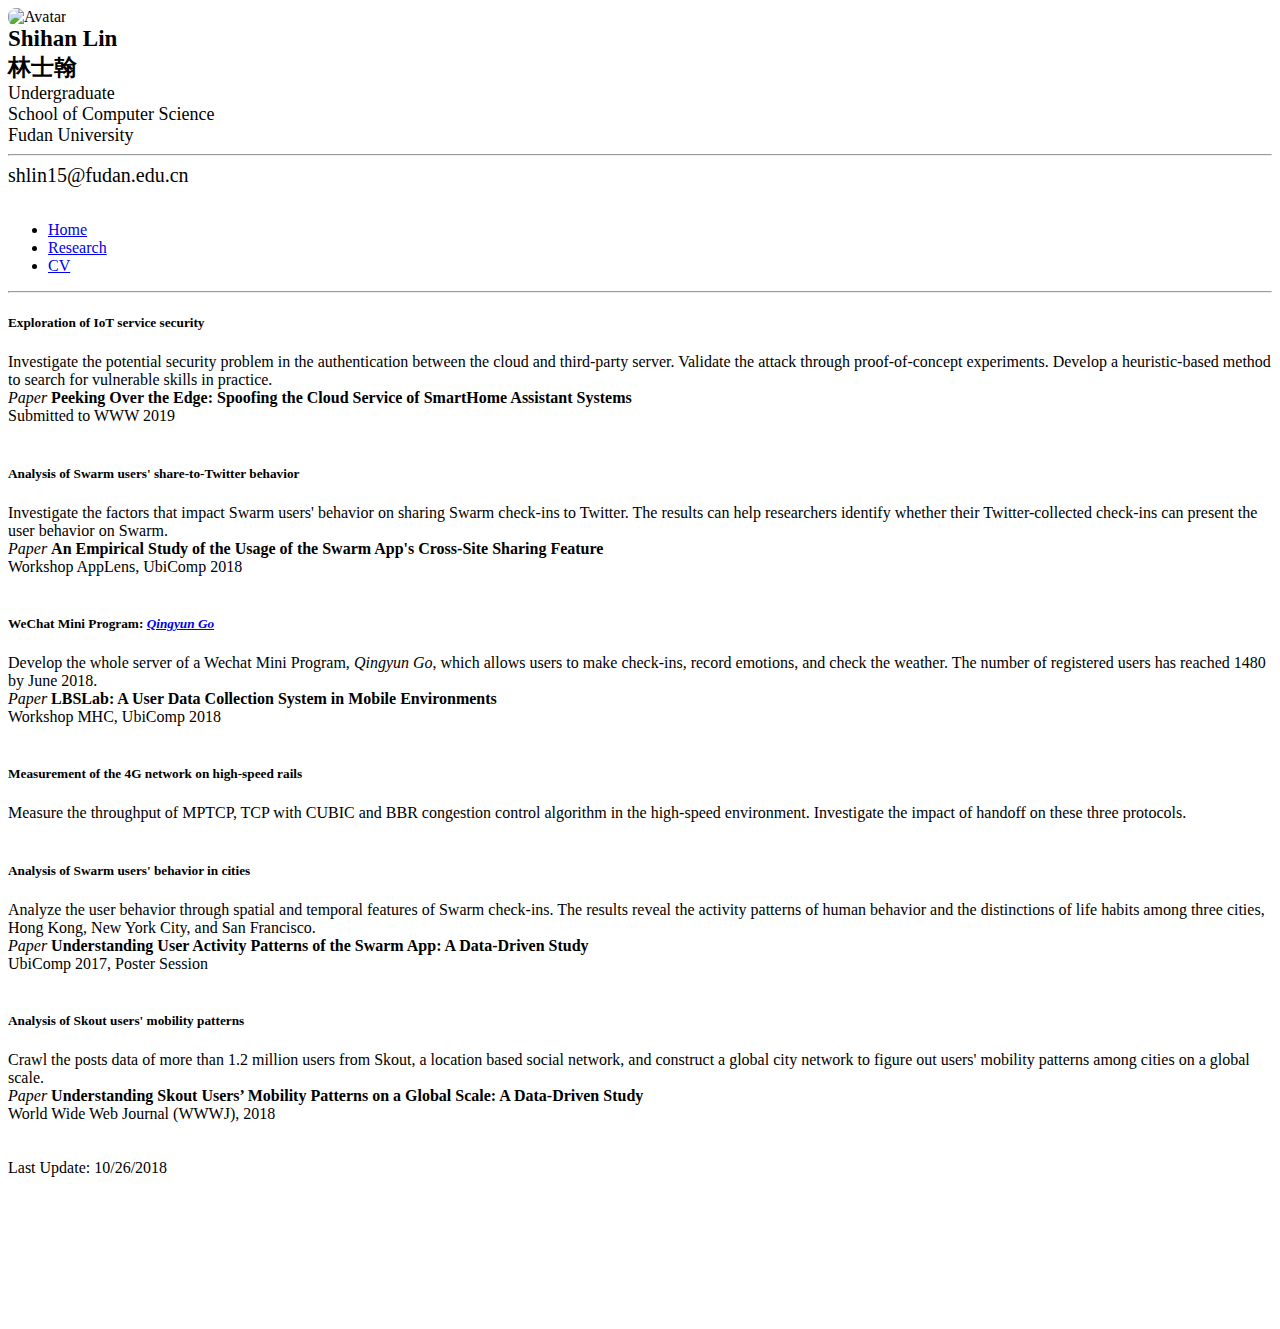
==== research.html @ 7cda70b8 "add" ====
<!DOCTYPE html>
<html>
<head>
    <title>Shihan Lin CS@Fudan</title>
    <meta charset="utf-8">
    <meta name="viewport" content="width=device-width, initial-scale=1, shrink-to-fit=no">
    <!-- <meta name="keyword" content="Hang Hu, Hang, Hu, VT, Virginia, Virginia Tech, CS, Computer Science"> -->
    <meta name="description" content="Homepage of Hang Hu @ Virginia Tech" />
    <!-- <link rel="icon" href="./profile.png"> -->

    <!-- W3-->
    <link rel="stylesheet" href="css/w3.css">

    <!--Font-aweson-->
    <link rel="stylesheet" href="https://use.fontawesome.com/releases/v5.0.10/css/all.css" integrity="sha384-+d0P83n9kaQMCwj8F4RJB66tzIwOKmrdb46+porD/OvrJ+37WqIM7UoBtwHO6Nlg"
        crossorigin="anonymous">

    <link rel="stylesheet" href="css/homepage.css">
</head>

<body>
    <!-- Page Container -->
    <div class="w3-content w3-margin-top">
        <!--The Grid-->
        <div class="w3-row-padding">
            <!-- Left Column -->
            <div class="w3-quarter">
<!-- <div class="w3-col" style="width:230px; margin-top: 5em"> -->
        <div class="w3-margin-bottom">
            <div class="w3-display-container w3-margin-bottom">
                <img src="./img/avatar1.jpg" class="" style="width:70%;border-radius:8px" alt="Avatar">
            </div>

            <div style="font-size: 23px; font-weight: bold">Shihan Lin</div>
            <div style="font-size: 23px; font-weight: bold">林士翰</div>
            <div style="font-size: 18px">
                Undergraduate
            </div>
            <div style="font-size: 18px">
                School of Computer Science
            </div>
            <div style="font-size: 18px">
                Fudan University
            </div>

            <hr/>

            <div style="font-size: 20px">
                <i class="far fa-envelope"></i> shlin15@fudan.edu.cn
            </div>
            <!-- <div>
                <i class="far fa-envelope"></i> lshzy137@gmail.com
            </div> -->

            <div>
                <a class="font-awesome fab fa-google fa-2x" target="_blank" href="https://scholar.google.com/citations?user=rV6U1lwAAAAJ&hl=en&oi=ao">
                </a>
                &nbsp;
                <a class="font-awesome fab fa-github fa-2x" target="_blank" href="https://github.com/shiftlin">
                </a>
                &nbsp;
                <a class="font-awesome fab fa-linkedin-in fa-2x" target="_blank" href="https://www.linkedin.com/in/shihan-lin-862048162/">
                </a>
            </div>

            <!-- 
            <div>
                <a class="font-awesome" target="_blank" href="./CV_ShihanLin.pdf">
                    <i class="fas fa-paperclip"></i> CV
                </a>
            </div> -->

        </div>
<!-- </div> -->
</div>
            <!-- End Left Column -->

            <!-- Right Column -->
            <!-- <div class="w3-rest"> -->
            <div class="w3-threequarter">
                <ul>
    <li>
        <a href="index.html">Home</a>
    </li>
    <li>
        <a href="research.html">Research</a>
    </li>
    <li>
        <a style="padding-right: 0px;" href="./files/CV_ShihanLin.pdf">CV</a>
    </li>
</ul>
<hr/>

                <div class="container w3-margin-bottom">
                    <h5>Exploration of IoT service security</h5>
                    <div class="container left_padding">
                        Investigate the potential security problem in the authentication between the cloud and third-party server.
                        Validate the attack through proof-of-concept experiments.
                        Develop a heuristic-based method to search for vulnerable skills in practice.
                        <br/>
                        <i>Paper</i>&nbsp;<b>Peeking Over the Edge: Spoofing the Cloud Service of SmartHome Assistant Systems</b>
                        <br/>Submitted to WWW 2019
                    </div>
                </div>
                <br/>

                <div class="container w3-margin-bottom">
                    <h5>Analysis of Swarm users' share-to-Twitter behavior</h5>
                    <div class="container left_padding">
                        Investigate the factors that impact Swarm users' behavior on sharing Swarm check-ins to Twitter. The results can help researchers
                        identify whether their Twitter-collected check-ins can present the user behavior on Swarm.
                        <br/>
                        <i>Paper</i>&nbsp;<b>An Empirical Study of the Usage of the Swarm App's Cross-Site Sharing Feature</b>
                        <br/>Workshop AppLens, UbiComp 2018
                    </div>
                </div>
                <br/>

                <div class="container w3-margin-bottom">
                    <h5>WeChat Mini Program:
                        <a href="http://www.fudan-mini-program.com/"><i>Qingyun Go</i></a>
                    </h5>
                    <div class="container left_padding">
                        Develop the whole server of a Wechat Mini Program,
                        <i>Qingyun Go</i>, which allows users to make check-ins, record emotions, and check the weather.
                        The number of registered users has reached 1480 by June 2018.
                        <br/>
                        <i>Paper</i>&nbsp;<b>LBSLab: A User Data Collection System in Mobile Environments</b>
                        <br/>Workshop MHC, UbiComp 2018
                    </div>
                </div>
                <br/>

                <div class="container w3-margin-bottom">
                    <h5>Measurement of the 4G network on high-speed rails</h5>
                    <div class="container left_padding">
                        Measure the throughput of MPTCP, TCP with CUBIC and BBR congestion control algorithm in the high-speed environment. Investigate
                        the impact of handoff on these three protocols.
                    </div>
                </div>
                <br/>

                <div class="container w3-margin-bottom">
                    <h5>Analysis of Swarm users' behavior in cities</h5>
                    <div class="container left_padding">
                        Analyze the user behavior through spatial and temporal features of Swarm check-ins. The results reveal the activity patterns
                        of human behavior and the distinctions of life habits among three cities, Hong Kong, New York City,
                        and San Francisco.
                        <br/>
                        <i>Paper</i>&nbsp;<b>Understanding User Activity Patterns of the Swarm App: A Data-Driven Study</b>
                        <br/>UbiComp 2017, Poster Session
                    </div>
                </div>
                <br/>

                <div class="container w3-margin-bottom">
                    <h5>Analysis of Skout users' mobility patterns</h5>
                    <div class="container left_padding">
                        Crawl the posts data of more than 1.2 million users from Skout, a location based social network, and construct a global city
                        network to figure out users' mobility patterns among cities on a global scale.
                        <br/>
                        <i>Paper</i>&nbsp;<b>Understanding Skout Users’ Mobility Patterns on a Global Scale: A Data-Driven
                            Study
                        </b>
                        <br/>World Wide Web Journal (WWWJ), 2018
                    </div>
                </div>
                <br/>

                <br/>
<div class="container w3-margin-bottom">
    Last Update: 10/26/2018
</div>


                <!-- End Right Column -->
            </div>

            <!-- End Grid -->
        </div>
        <!-- End Page Container -->
        <br/>
        <br/>
        <br/>
        <br/>
        <br/>
        <br/>
        <br/>
        <br/>
    </div>
<!-- Default Statcounter code for Homepage http://shihanlin.top -->
<script type="text/javascript">
var sc_project=11861781; 
var sc_invisible=1; 
var sc_security="53300fbf"; 
var sc_https=1; 
var sc_remove_link=1; 
</script>
<script type="text/javascript"
src="https://www.statcounter.com/counter/counter.js" async></script>
<noscript><div class="statcounter"><img class="statcounter"
src="//c.statcounter.com/11861781/0/53300fbf/1/" alt="Web
Analytics"></div></noscript>
<!-- End of Statcounter Code -->

</body>

</html>
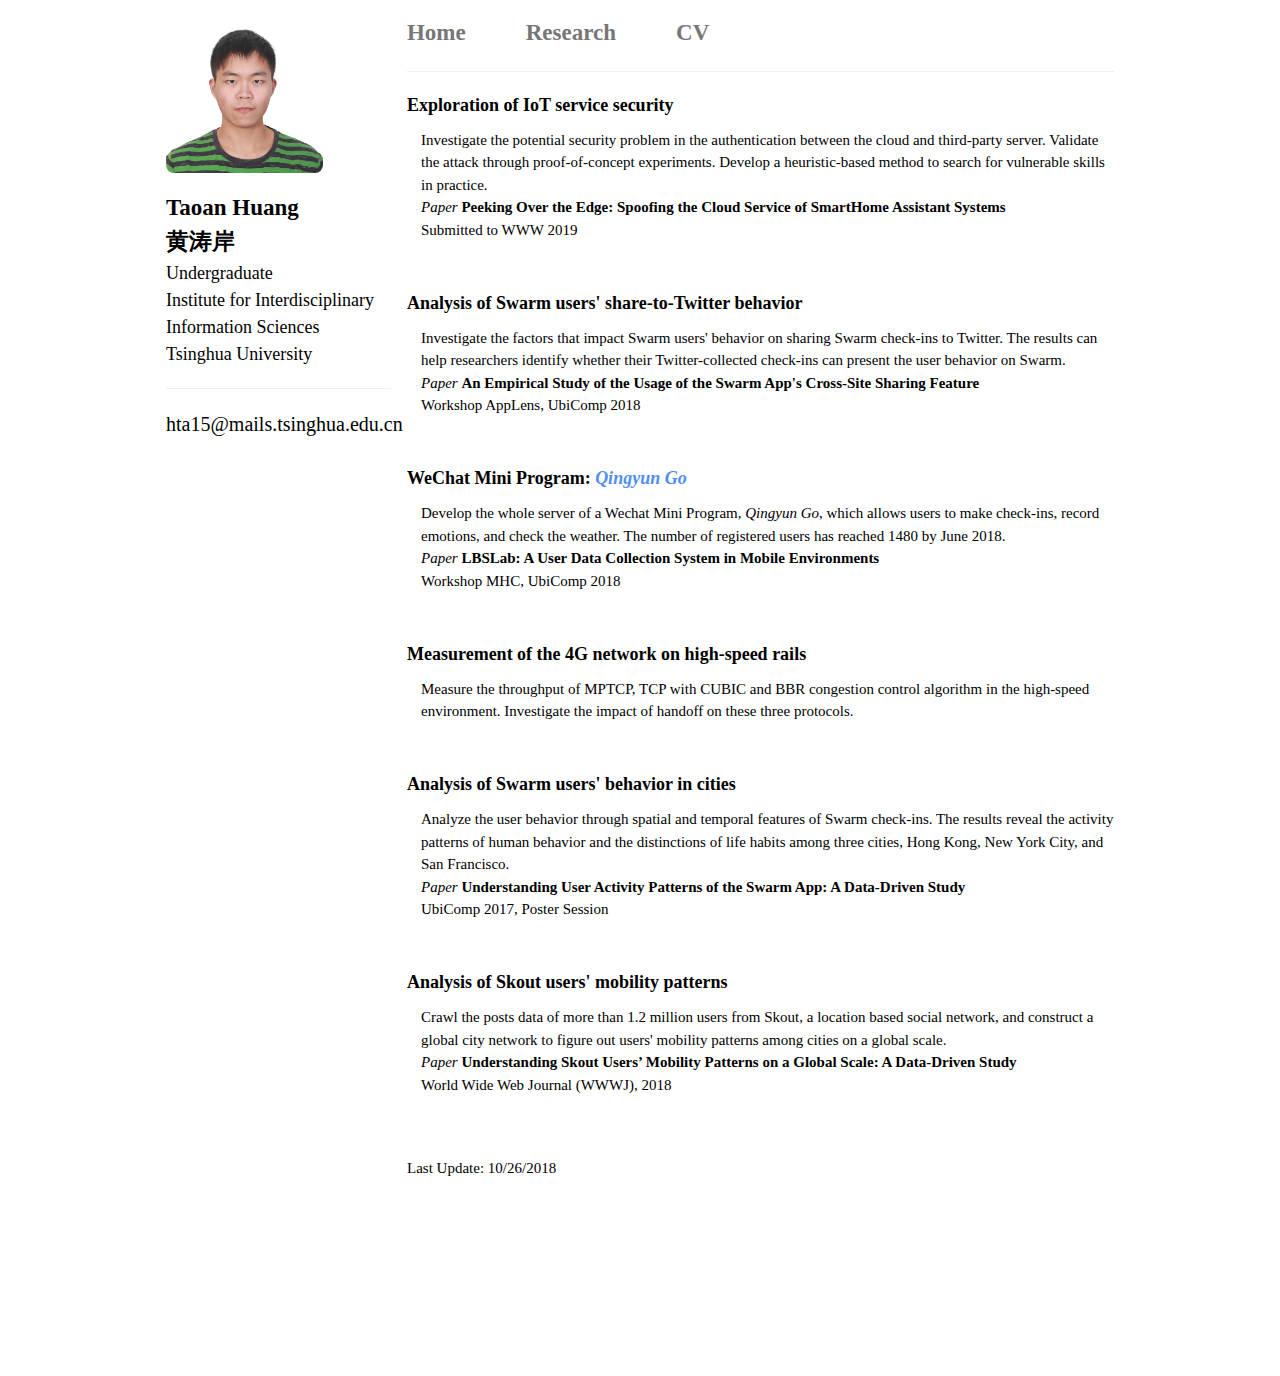
==== commit 696740d1: "Add files via upload" ====
--- a/research.html
+++ b/research.html
@@ -1,7 +1,7 @@
 <!DOCTYPE html>
 <html>
 <head>
-    <title>Shihan Lin CS@Fudan</title>
+    <title>Taoan Huang@IIIS, Tsinghua</title>
     <meta charset="utf-8">
     <meta name="viewport" content="width=device-width, initial-scale=1, shrink-to-fit=no">
     <!-- <meta name="keyword" content="Hang Hu, Hang, Hu, VT, Virginia, Virginia Tech, CS, Computer Science"> -->
@@ -31,28 +31,28 @@
                 <img src="./img/avatar1.jpg" class="" style="width:70%;border-radius:8px" alt="Avatar">
             </div>
 
-            <div style="font-size: 23px; font-weight: bold">Shihan Lin</div>
-            <div style="font-size: 23px; font-weight: bold">林士翰</div>
+            <div style="font-size: 23px; font-weight: bold">Taoan Huang</div>
+            <div style="font-size: 23px; font-weight: bold">黄涛岸</div>
             <div style="font-size: 18px">
                 Undergraduate
             </div>
             <div style="font-size: 18px">
-                School of Computer Science
+                Institute for Interdisciplinary Information Sciences
             </div>
             <div style="font-size: 18px">
-                Fudan University
+                Tsinghua University
             </div>
 
             <hr/>
 
             <div style="font-size: 20px">
-                <i class="far fa-envelope"></i> shlin15@fudan.edu.cn
+                <i class="far fa-envelope"></i> hta15@mails.tsinghua.edu.cn
             </div>
             <!-- <div>
                 <i class="far fa-envelope"></i> lshzy137@gmail.com
             </div> -->
 
-            <div>
+            <!--<div>
                 <a class="font-awesome fab fa-google fa-2x" target="_blank" href="https://scholar.google.com/citations?user=rV6U1lwAAAAJ&hl=en&oi=ao">
                 </a>
                 &nbsp;
@@ -61,7 +61,7 @@
                 &nbsp;
                 <a class="font-awesome fab fa-linkedin-in fa-2x" target="_blank" href="https://www.linkedin.com/in/shihan-lin-862048162/">
                 </a>
-            </div>
+            </div>-->
 
             <!-- 
             <div>
@@ -86,7 +86,7 @@
         <a href="research.html">Research</a>
     </li>
     <li>
-        <a style="padding-right: 0px;" href="./files/CV_ShihanLin.pdf">CV</a>
+        <a style="padding-right: 0px;" href="./files/TaoanCV.pdf">CV</a>
     </li>
 </ul>
 <hr/>
--- a/css/homepage.css
+++ b/css/homepage.css
@@ -0,0 +1,68 @@
+body {
+    /* font-family: 'Merriweather Sans', sans-serif; */
+    /* font-family: 'Inconsolata', monospace; */
+}
+
+.btn-xxs {
+    font-size: 10px;
+    border-radius: 5px;
+}
+
+.font-awesome {
+    color: #000000;
+}
+
+body {
+    font-family: Garamond, serif;
+} 
+
+a {
+    color: #538df1;
+}
+
+h5{
+    font-weight:bold;
+    font-family: Garamond, serif;
+}
+
+.left_padding{
+    padding-left: 14px;
+}
+
+ul {
+    list-style-type: none;
+    margin: 0;
+    padding-left: 0;
+    overflow: hidden;
+    top: 0;
+}
+
+li {
+    float: left;
+    font-size: 23px;
+    font-weight: bold;
+}
+
+li a {
+    display: block;
+    color: #777;
+    text-align: center;
+    padding-right: 60px;
+    text-decoration: none;
+}
+
+li a:hover{
+    text-decoration:none;  
+}
+
+a:link,a:visited{
+    text-decoration:none;
+}
+
+a.font-awesome:hover {
+    text-decoration:none;
+}
+
+a:hover{
+    text-decoration:underline;
+}
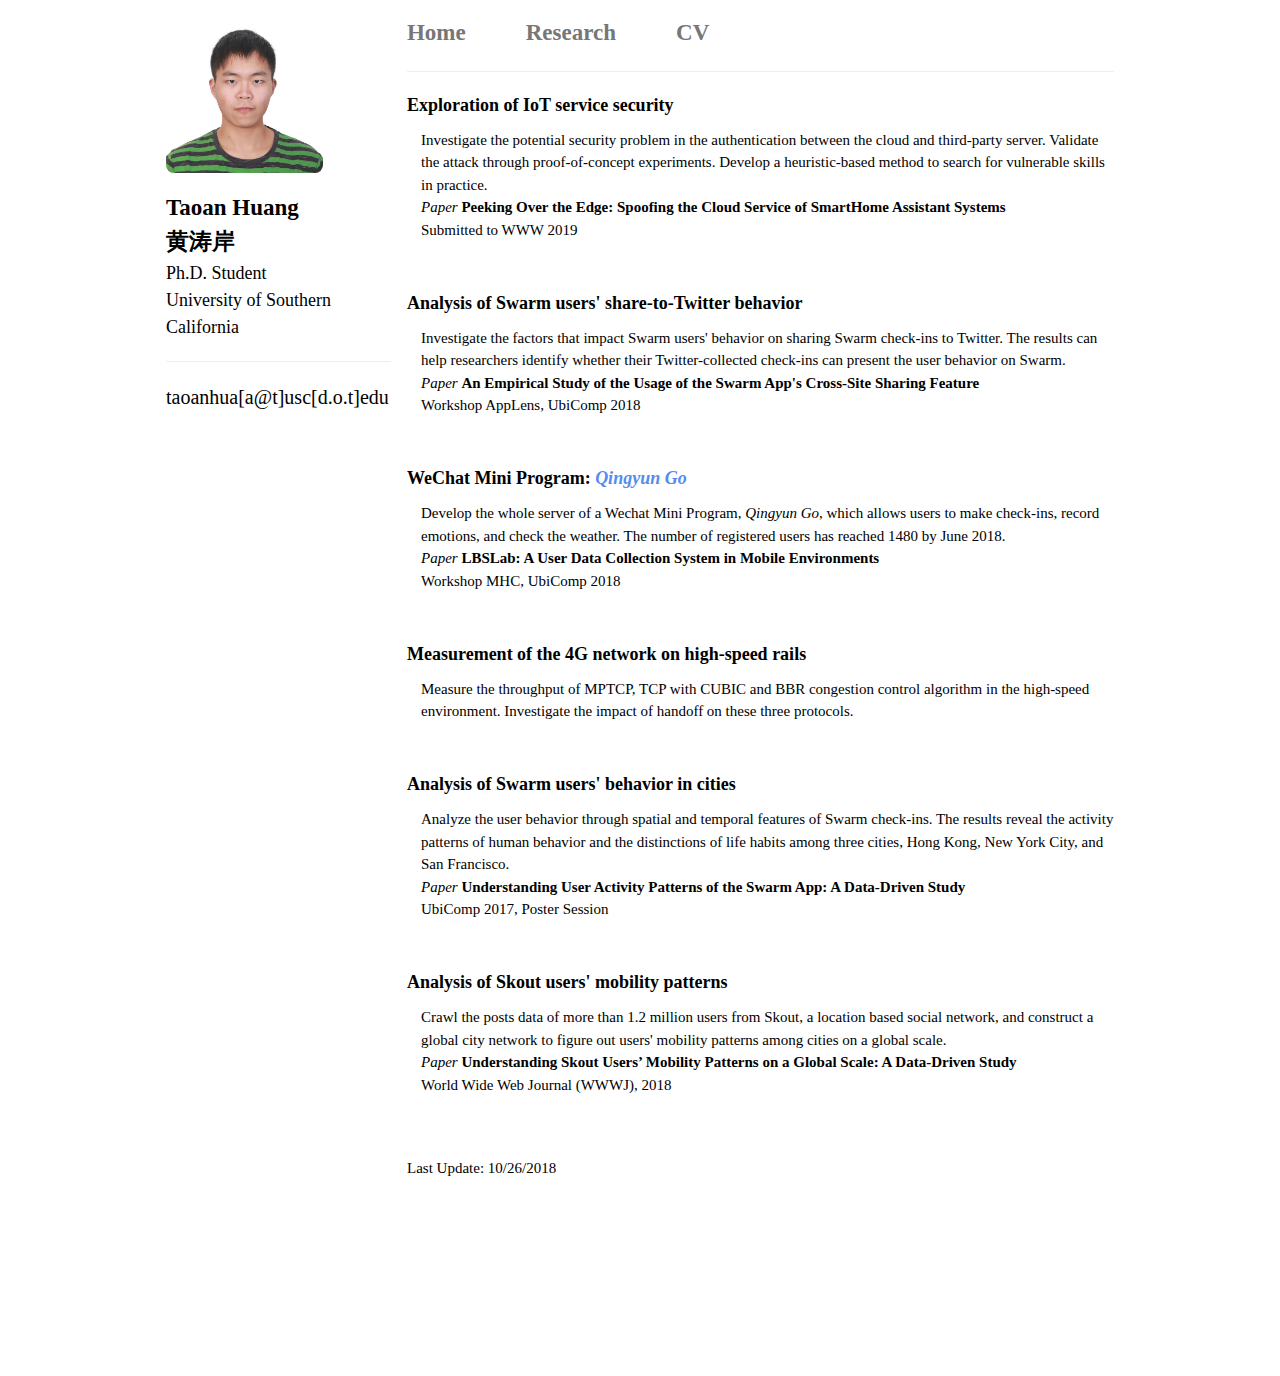
==== commit d83a9b82: "Update research.html" ====
--- a/research.html
+++ b/research.html
@@ -1,7 +1,7 @@
 <!DOCTYPE html>
 <html>
 <head>
-    <title>Taoan Huang@IIIS, Tsinghua</title>
+    <title>Taoan Huang</title>
     <meta charset="utf-8">
     <meta name="viewport" content="width=device-width, initial-scale=1, shrink-to-fit=no">
     <!-- <meta name="keyword" content="Hang Hu, Hang, Hu, VT, Virginia, Virginia Tech, CS, Computer Science"> -->
@@ -34,19 +34,17 @@
             <div style="font-size: 23px; font-weight: bold">Taoan Huang</div>
             <div style="font-size: 23px; font-weight: bold">黄涛岸</div>
             <div style="font-size: 18px">
-                Undergraduate
+                Ph.D. Student
             </div>
             <div style="font-size: 18px">
-                Institute for Interdisciplinary Information Sciences
-            </div>
-            <div style="font-size: 18px">
-                Tsinghua University
-            </div>
+                University of Southern California
+            </div>
+  
 
             <hr/>
 
             <div style="font-size: 20px">
-                <i class="far fa-envelope"></i> hta15@mails.tsinghua.edu.cn
+                <i class="far fa-envelope"></i> taoanhua[a@t]usc[d.o.t]edu
             </div>
             <!-- <div>
                 <i class="far fa-envelope"></i> lshzy137@gmail.com
@@ -205,4 +203,4 @@
 
 </body>
 
-</html>+</html>
